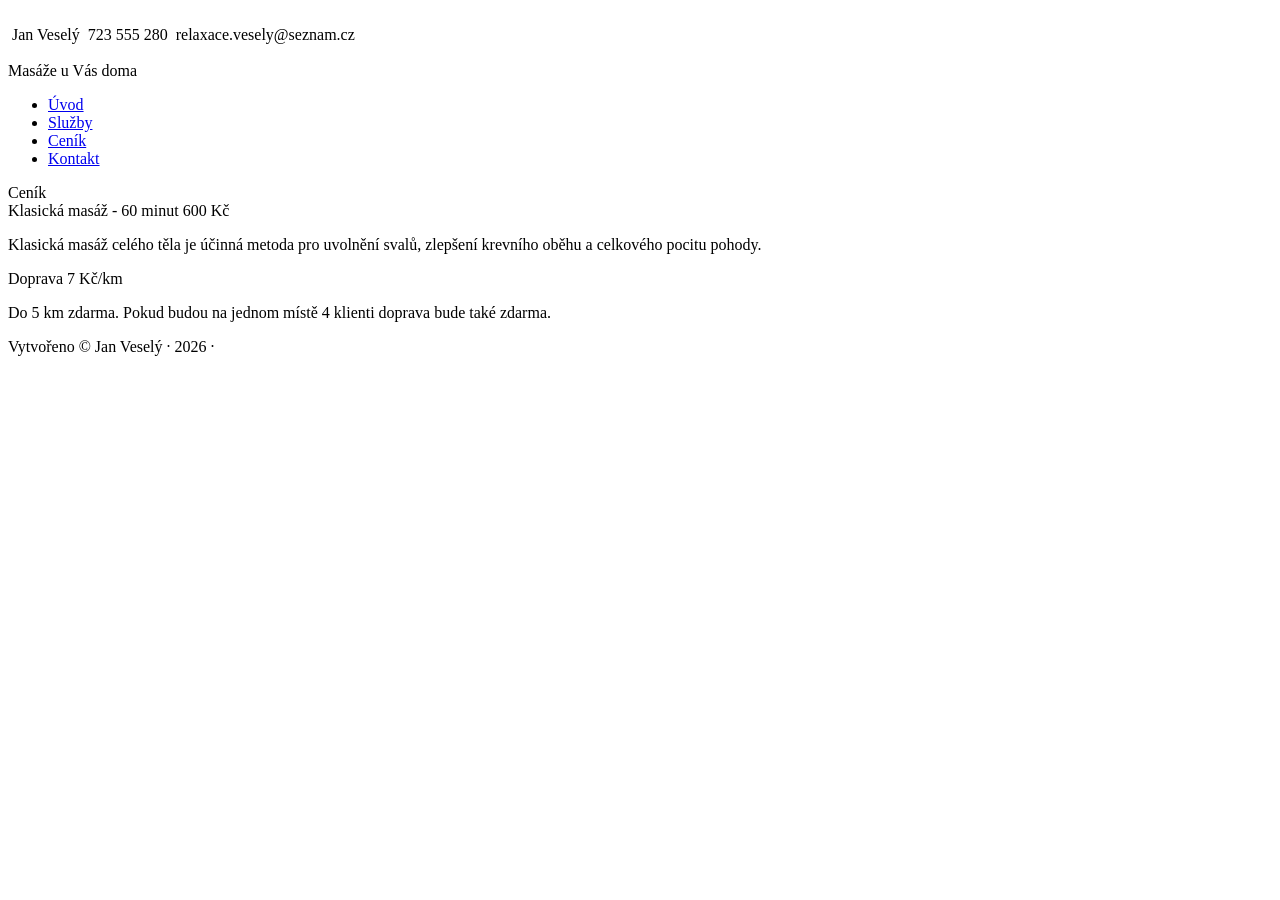
==== cenik.html @ 83fe328f "Vytvoření stránky cenik.html a její struktury" ====
<!doctype html>
<html lang="en">
  <head>
    <meta charset="UTF-8" />
    <meta name="viewport" content="width=device-width, initial-scale=1.0" />
    <link rel="stylesheet" href="style.css" />
    <title>Ceník</title>
  </head>
  <body>
    <div class="container">
      <!-- vrchní lišta s kontakty-->
      <div class="top-bar">
        <div class="top-bar_social-icons">
          <a href="https://www.facebook.com/profile.php?id=61579508108314" target="_blank"><img src="img/ikona-fb.png" alt="" /></a>
          <a href="https://www.instagram.com/jan.vesely._masaze/" target="_blank"><img src="img/ikona_IG.jpg" alt="" /></a>
        </div>
        <div class="top-bar_contacts">
          <span>
            <img src="img/icon-info.png" alt="" />
            Jan Veselý
          </span>
          <span>
            <img src="img/icon-telephone.png" alt="" />
            723 555 280
          </span>
          <span>
            <img src="img/icon-envelope.png" alt="" />
            relaxace.vesely@seznam.cz
          </span>
        </div>
      </div>
      <!-- Nadpis + logo + navigace -->
      <header>
        <div class="header_icon">
          <img src="img/logo_blue_purple.png" alt="" />
        </div>
        <span class="header_title">Masáže u Vás doma</span>
        <nav>
          <ul class="main-nav">
            <li><a href="index.html">Úvod</a></li>
            <li><a href="sluzby.html">Služby</a></li>
            <li><a href="cenik.html">Ceník</a></li>
            <li><a href="kontakt.html">Kontakt</a></li>
          </ul>
        </nav>
      </header>
      <!-- price page -->
      <!-- classic massage -->
      <main>
        <span class="price-page_title">Ceník</span>
        <section class="price-page_price-list">
          <section class="price-list_classic-massage">
            <section class="classic-massage_align">
              <span class="classic-massage_title">Klasická masáž - 60 minut</span>
              <span>600 Kč</span>
            </section>
            <p>Klasická masáž celého těla je účinná metoda pro uvolnění svalů, zlepšení krevního oběhu a celkového pocitu pohody.</p>
          </section>
          <!-- price list traffic -->
          <section class="price-list_traffic">
            <section class="classic-massage_traffic-align">
              <span class="classic-massage_trafic">Doprava</span>
              <span>7 Kč/km</span>
            </section>
            <p>Do 5 km zdarma. Pokud budou na jednom místě 4 klienti doprava bude také zdarma.</p>
          </section>
        </section>
      </main>
      <!-- footer -->
      <footer><span class="footer">Vytvořeno &copy; Jan Veselý &middot; 2026 &middot;</span></footer>
    </div>
  </body>
</html>
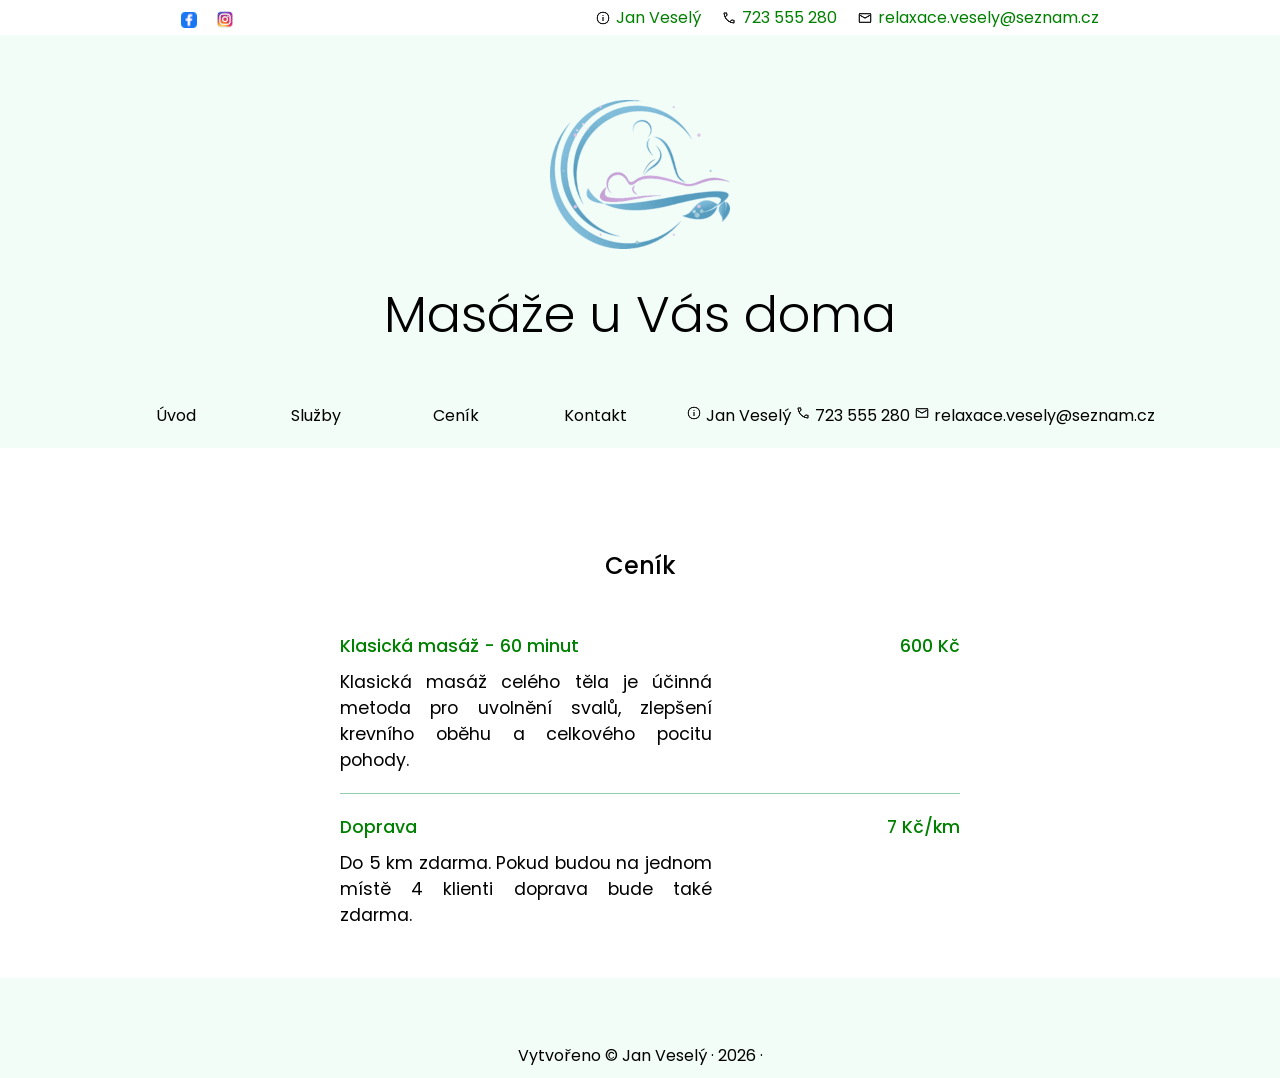
==== commit 182fec6d: "Přidání elementu s třídou mobile-contact + jiné změny" ====
--- a/cenik.html
+++ b/cenik.html
@@ -4,6 +4,7 @@
     <meta charset="UTF-8" />
     <meta name="viewport" content="width=device-width, initial-scale=1.0" />
     <link rel="stylesheet" href="style.css" />
+    <link rel="stylesheet" href="media-query.css" />
     <title>Ceník</title>
   </head>
   <body>
@@ -31,6 +32,10 @@
       </div>
       <!-- Nadpis + logo + navigace -->
       <header>
+        <div class="menu-close">
+          <div class="hamburger-menu"><img src="img/hamburger-menu.png" alt="" /></div>
+          <div class="close"><img src="img/close.png" alt="" /></div>
+        </div>
         <div class="header_icon">
           <img src="img/logo_blue_purple.png" alt="" />
         </div>
@@ -41,6 +46,22 @@
             <li><a href="sluzby.html">Služby</a></li>
             <li><a href="cenik.html">Ceník</a></li>
             <li><a href="kontakt.html">Kontakt</a></li>
+            <!-- mobile-contact-ve vyjížděcím menu -->
+            <li class="mobile-contact">
+              <span>
+                <img src="img/icon-info.png" alt="" />
+                Jan Veselý
+              </span>
+              <span>
+                <img src="img/icon-telephone.png" alt="" />
+                723 555 280
+              </span>
+              <span>
+                <img src="img/icon-envelope.png" alt="" />
+                relaxace.vesely@seznam.cz
+              </span>
+            </li>
+            <!-- konec=> mobile-contact-ve vyjížděcím menu -->
           </ul>
         </nav>
       </header>
@@ -69,5 +90,6 @@
       <!-- footer -->
       <footer><span class="footer">Vytvořeno &copy; Jan Veselý &middot; 2026 &middot;</span></footer>
     </div>
+    <script src="script.js"></script>
   </body>
 </html>
--- a/style.css
+++ b/style.css
@@ -0,0 +1,325 @@
+@import url("https://fonts.googleapis.com/css2?family=Poppins:ital,wght@0,100;0,200;0,300;0,400;0,500;0,600;0,700;0,800;0,900;1,100;1,200;1,300;1,400;1,500;1,600;1,700;1,800;1,900&display=swap");
+
+* {
+  margin: 0;
+  padding: 0;
+  box-sizing: border-box;
+}
+
+body {
+  font-family: "Poppins", sans-serif;
+}
+
+.container {
+  width: 100%;
+}
+
+/* --- vrchní lišta s kontakty --- */
+
+.top-bar {
+  width: 100%;
+  display: flex;
+  justify-content: space-around;
+}
+
+.top-bar_social-icons,
+.top-bar_contacts {
+  display: flex;
+  justify-content: space-between;
+  gap: 20px;
+}
+
+.top-bar_social-icons {
+  margin-top: 10px;
+}
+/* --- zarovnání ikon a textu na střed ---*/
+.top-bar_contacts span {
+  display: flex;
+  align-items: center;
+  gap: 5px;
+  color: green;
+}
+
+li {
+  list-style-type: none;
+}
+
+li a {
+  text-decoration: none;
+  color: black;
+}
+
+/* --- header title logo(index) --- */
+
+header {
+  background-color: rgb(242, 253, 247);
+  text-align: center;
+}
+
+.header_icon {
+  margin: 0 0 20px 0;
+  padding-top: 15px;
+}
+
+.header_title {
+  font-weight: 300;
+  font-size: 3.2em;
+}
+
+/* --- navigation --- */
+
+.main-nav {
+  display: flex;
+  justify-content: center;
+  align-items: center;
+}
+
+.main-nav li {
+  list-style-type: none;
+  margin: 50px 20px 20px;
+}
+
+.main-nav li a {
+  display: block;
+  width: 100px;
+  border-radius: 5px;
+}
+
+.main-nav li :hover {
+  background-color: rgb(150, 218, 186);
+}
+
+/* --- main sekce --- */
+/* --- section intro --- */
+
+.main_intro-wrapper {
+  margin-top: 100px;
+  display: flex;
+  justify-content: center;
+  gap: 200px;
+  height: 600px;
+}
+
+.intro_content {
+  width: 30%;
+}
+
+.intro_content p {
+  margin-bottom: 80px;
+  text-align: justify;
+}
+
+.intro_content a {
+  display: flex;
+  justify-content: center;
+  align-items: center;
+  width: 160px;
+  height: 50px;
+  background-color: rgb(150, 218, 186);
+  border-radius: 9px;
+  font-weight: 600;
+  margin-left: 100px;
+  text-decoration: none;
+}
+
+.intro_content a:hover {
+  color: rgb(238, 24, 24);
+}
+
+h2 {
+  margin-bottom: 20px;
+  font-weight: 500;
+}
+
+.intro_photo img {
+  border-radius: 12px;
+  width: 100%; /*-- zajišťuje , že obrázek bude využívat vždy celou šířku rodičovského elementu --*/
+  height: auto; /*-- výška se automaticky upraví podle šířky při zachování poměru stran  */
+  max-width: 100%; /*-- zajistí, že obrázek nikdy nebude větší než rodičovský element */
+}
+
+/* --- section services --- */
+
+.main_services-wrapper {
+  margin-top: 100px;
+  display: flex;
+  justify-content: space-evenly;
+  background-color: rgb(242, 253, 247);
+  padding: 150px 0 0 0;
+  height: 600px;
+}
+
+.services_left {
+  width: 25%;
+}
+
+.services_right {
+  width: 40%;
+  text-align: justify;
+}
+
+.services_right p {
+  margin-bottom: 80px;
+}
+
+.services_right a {
+  display: flex;
+  justify-content: center;
+  align-items: center;
+  width: 160px;
+  height: 50px;
+  background-color: rgb(150, 218, 186);
+  border-radius: 9px;
+  font-weight: 600;
+  margin-left: 100px;
+  text-decoration: none;
+}
+
+.services_right a:hover {
+  color: rgb(238, 24, 24);
+}
+
+/* --- service page --- */
+
+.service-page_article {
+  width: 46%;
+  margin: 100px auto;
+  text-align: center;
+}
+
+.service-page_title {
+  font-size: 1.5em;
+  font-weight: 500;
+}
+
+.service-page_photo {
+  max-width: 500px;
+  margin: 0 auto;
+}
+
+.service-page_photo img {
+  border-radius: 12px;
+  margin: 40px 0 50px 0;
+  width: 100%; /*-- zajišťuje , že obrázek bude využívat vždy celou šířku rodičovského elementu --*/
+  height: auto; /*-- výška se automaticky upraví podle šířky při zachování poměru stran  */
+  max-width: 100%; /*-- zajistí, že obrázek nikdy nebude větší než rodičovský element */
+}
+
+.service-page_article p {
+  margin: 20px 0 20px 0;
+  text-align: justify;
+}
+
+/* --- price page --- */
+/* --- classic massage --- */
+
+.price-page_price-list {
+  width: 80%;
+  font-size: 1.1em;
+}
+
+.price-page_title {
+  margin-top: 100px;
+  display: block;
+  font-size: 1.5em;
+  text-align: center;
+  font-weight: 500;
+}
+
+.price-page_price-list h2 {
+  font-weight: 400;
+}
+
+.price-page_price-list {
+  margin: 50px auto;
+  width: 50%;
+}
+
+.price-list_classic-massage {
+  margin-left: 20px;
+  padding-bottom: 20px;
+  border-bottom: 1px solid rgb(145, 206, 173);
+}
+
+.price-list_classic-massage p {
+  width: 60%;
+  text-align: justify;
+  margin-top: 10px;
+}
+
+.classic-massage_align {
+  display: flex;
+  justify-content: space-between;
+  color: green;
+  font-weight: 500;
+}
+
+/* --- price list traffic --- */
+
+.price-list_traffic {
+  margin: 20px 0 0 20px;
+}
+
+.price-list_traffic p {
+  width: 60%;
+  text-align: justify;
+  margin-top: 10px;
+}
+
+.classic-massage_traffic-align {
+  display: flex;
+  justify-content: space-between;
+  color: green;
+  font-weight: 500;
+}
+
+/* --- section contacts --- */
+
+.main_contacts-wrapper {
+  display: flex;
+  justify-content: space-evenly;
+  margin: 100px 0 60px 0;
+  line-height: 2.9em;
+  height: 400px;
+}
+
+.contacts_left {
+  width: 25%;
+}
+
+.contacts_left p {
+  text-align: justify;
+}
+
+.contacts_right {
+  width: 25%;
+}
+
+.main_contacts-wrapper h2 {
+  margin-bottom: 50px;
+}
+
+.main_contacts-wrapper p {
+  font-weight: 600;
+}
+
+.main_contacts-wrapper li {
+  display: flex;
+  align-items: center;
+  gap: 10px;
+}
+
+.main_contacts-wrapper a {
+  display: flex;
+  align-items: center;
+  gap: 10px;
+}
+
+footer {
+  display: flex;
+  justify-content: center;
+  align-items: flex-end;
+  height: 100px;
+  background-color: rgb(242, 253, 247);
+  padding-bottom: 10px;
+}
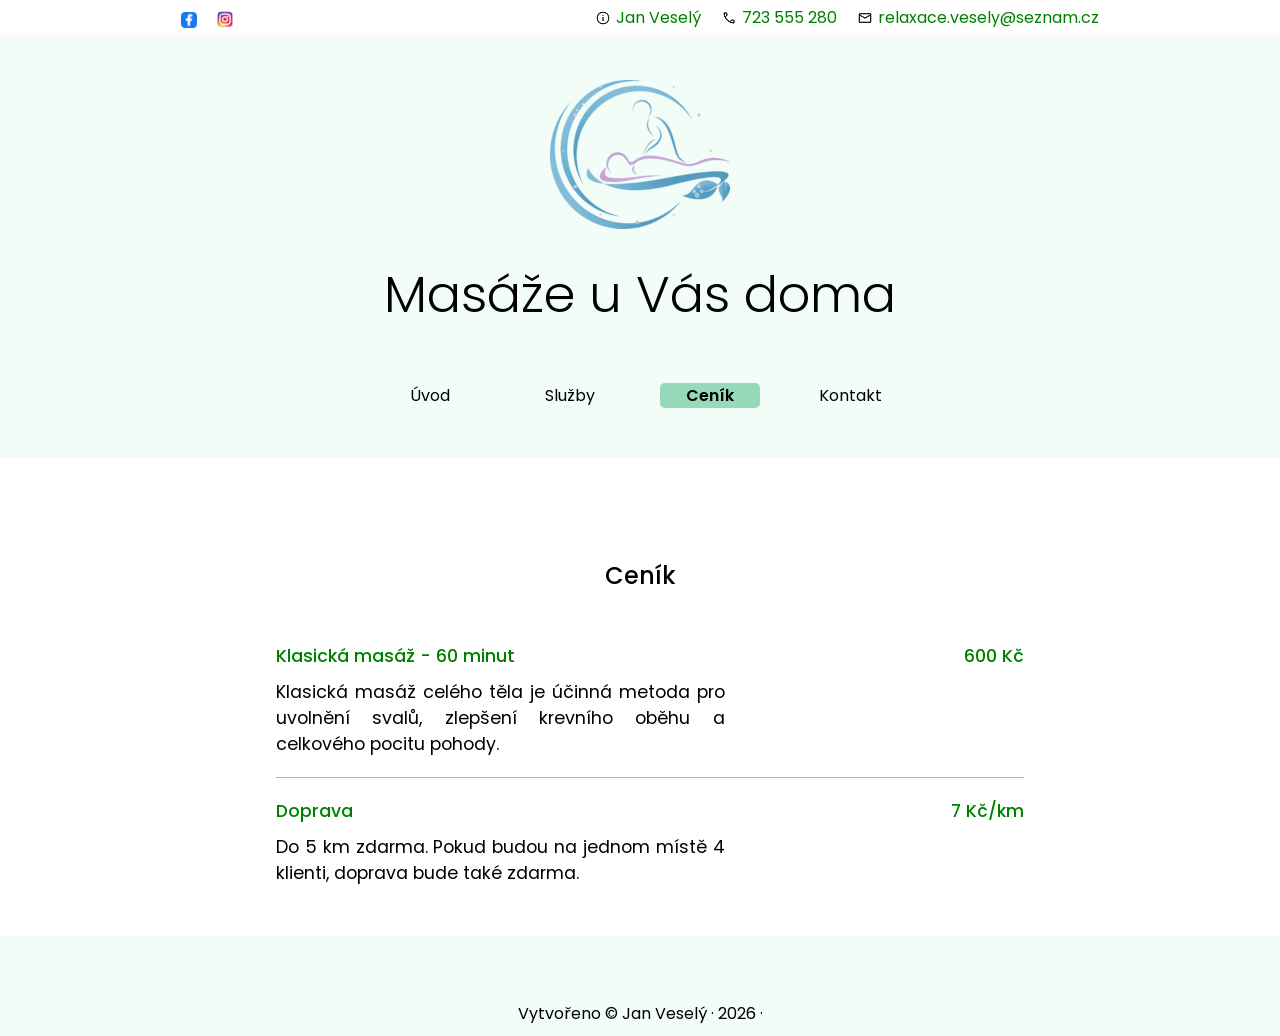
==== commit 9c86212d: "Úprava textu na stránce cenik a sluzby" ====
--- a/cenik.html
+++ b/cenik.html
@@ -83,7 +83,7 @@
               <span class="classic-massage_trafic">Doprava</span>
               <span>7 Kč/km</span>
             </section>
-            <p>Do 5 km zdarma. Pokud budou na jednom místě 4 klienti doprava bude také zdarma.</p>
+            <p>Do 5 km zdarma. Pokud budou na jednom místě 4 klienti, doprava bude také zdarma.</p>
           </section>
         </section>
       </main>
--- a/style.css
+++ b/style.css
@@ -52,6 +52,7 @@
 /* --- header title logo(index) --- */
 
 header {
+  padding: 30px;
   background-color: rgb(242, 253, 247);
   text-align: center;
 }
@@ -66,17 +67,50 @@
   font-size: 3.2em;
 }
 
+/* --hamburger menu + close -- */
+.menu-close {
+  position: relative;
+}
+
+.hamburger-menu {
+  width: 24px;
+  height: 24px;
+  display: none;
+}
+
+.close {
+  width: 24px;
+  height: 24px;
+  display: none;
+}
+/* -- vytvoření tříd pro přepínání viditelnosti a skrytí elementů -- */
+
+.block {
+  display: block !important;
+}
+
+.none {
+  display: none !important;
+}
+
 /* --- navigation --- */
 
 .main-nav {
   display: flex;
   justify-content: center;
   align-items: center;
+  transform: translateX(0); /* přidáme transform, ale necháme menu viditelné */
 }
 
 .main-nav li {
   list-style-type: none;
   margin: 50px 20px 20px;
+  display: block;
+}
+
+/* -- .main-nav .mobile-contact dáváme jen kvůli tomu, aby se v desktop verzi nezobrazily kontakty jak div => top-bar a kvůli vyšší specifičnosti */
+.main-nav .mobile-contact {
+  display: none;
 }
 
 .main-nav li a {
@@ -88,6 +122,12 @@
 .main-nav li :hover {
   background-color: rgb(150, 218, 186);
 }
+/* --přidáme třídu active, pro orientaci na které stránce se právě nacházíme pomocí javascriptu-- */
+.main-nav a.active {
+  background-color: rgb(150, 218, 186);
+  border-radius: 5px;
+  font-weight: 600;
+}
 
 /* --- main sekce --- */
 /* --- section intro --- */
@@ -96,8 +136,7 @@
   margin-top: 100px;
   display: flex;
   justify-content: center;
-  gap: 200px;
-  height: 600px;
+  gap: 80px;
 }
 
 .intro_content {
@@ -146,7 +185,8 @@
   justify-content: space-evenly;
   background-color: rgb(242, 253, 247);
   padding: 150px 0 0 0;
-  height: 600px;
+
+  /* height: 600px; */
 }
 
 .services_left {
@@ -154,7 +194,7 @@
 }
 
 .services_right {
-  width: 40%;
+  width: 30%;
   text-align: justify;
 }
 
@@ -171,7 +211,7 @@
   background-color: rgb(150, 218, 186);
   border-radius: 9px;
   font-weight: 600;
-  margin-left: 100px;
+  margin: 0 0 50px 100px;
   text-decoration: none;
 }
 
@@ -182,7 +222,7 @@
 /* --- service page --- */
 
 .service-page_article {
-  width: 46%;
+  width: 50%;
   margin: 100px auto;
   text-align: center;
 }
@@ -206,7 +246,7 @@
 }
 
 .service-page_article p {
-  margin: 20px 0 20px 0;
+  margin: 20px 0;
   text-align: justify;
 }
 
@@ -214,8 +254,9 @@
 /* --- classic massage --- */
 
 .price-page_price-list {
-  width: 80%;
+  width: 60%;
   font-size: 1.1em;
+  margin: 50px auto;
 }
 
 .price-page_title {
@@ -230,11 +271,6 @@
   font-weight: 400;
 }
 
-.price-page_price-list {
-  margin: 50px auto;
-  width: 50%;
-}
-
 .price-list_classic-massage {
   margin-left: 20px;
   padding-bottom: 20px;
@@ -278,13 +314,14 @@
 .main_contacts-wrapper {
   display: flex;
   justify-content: space-evenly;
+  align-items: center;
+  gap: 15px;
   margin: 100px 0 60px 0;
   line-height: 2.9em;
-  height: 400px;
 }
 
 .contacts_left {
-  width: 25%;
+  width: 30%;
 }
 
 .contacts_left p {
@@ -292,7 +329,12 @@
 }
 
 .contacts_right {
-  width: 25%;
+  width: 30%;
+}
+
+.contacts_right li {
+  max-width: 100%;
+  overflow-wrap: anywhere; /*--zajistí zalamování textu v elementu--*/
 }
 
 .main_contacts-wrapper h2 {
--- a/media-query.css
+++ b/media-query.css
@@ -0,0 +1,110 @@
+@media (max-width: 768px) {
+  /* --nadpis - logo - navigace */
+  header {
+    position: relative;
+  }
+
+  .hamburger-menu {
+    position: absolute;
+    right: 25px;
+    display: block;
+    z-index: 1;
+  }
+
+  .close {
+    position: absolute;
+    right: 25px;
+    z-index: 2;
+  }
+
+  /* mobilní menu – výchozí stav (schované mimo obrazovku) */
+  .main-nav {
+    position: fixed;
+    top: 0;
+    right: 0;
+    width: 70%;
+    height: 100vh;
+    background-color: white;
+    transform: translateX(100%);
+    transition: transform 0.3s ease;
+    z-index: 0;
+    display: block; /* musí být block, aby šla animace */
+  }
+
+  .nav-open {
+    transform: translateX(0);
+  }
+
+  .top-bar_contacts {
+    display: none;
+  }
+
+  /* -- mobilní verze obsahu -- */
+
+  .intro_content {
+    width: 70%;
+  }
+
+  .intro_photo {
+    max-width: 350px;
+  }
+
+  /* --intro page-- */
+  .main_intro-wrapper {
+    display: flex;
+    flex-direction: column;
+    align-items: center;
+  }
+  /* --intro service pages-- */
+  .main_services-wrapper {
+    display: flex;
+    flex-direction: column;
+    align-items: center;
+  }
+
+  .services_left,
+  .services_right {
+    width: 70%;
+  }
+
+  /* --price page-- */
+  .price-page_price-list {
+    width: 80%;
+    margin: 50px auto; /* vycentruje blok */
+    text-align: center; /* vycentruje text */
+  }
+
+  .service-page_article {
+    width: 70%;
+  }
+
+  .price-list_classic-massage p,
+  .price-list_traffic p {
+    width: 100%;
+  }
+
+  /* --contact page-- */
+
+  .main_contacts-wrapper {
+    display: flex;
+    flex-direction: column;
+  }
+  .contacts_right,
+  .contacts_left {
+    width: 70%;
+  }
+
+  /* --zobrazujeme kontakty ve vyjížděcím menu (kontakty stejné jako v div => top-bar (úplně nahoře)*/
+  .main-nav .mobile-contact {
+    display: block;
+    margin-bottom: 20px;
+  }
+
+  .main-nav .mobile-contact span {
+    display: flex;
+    align-items: center;
+    gap: 10px;
+    padding: 5px 0;
+    color: green;
+  }
+}
